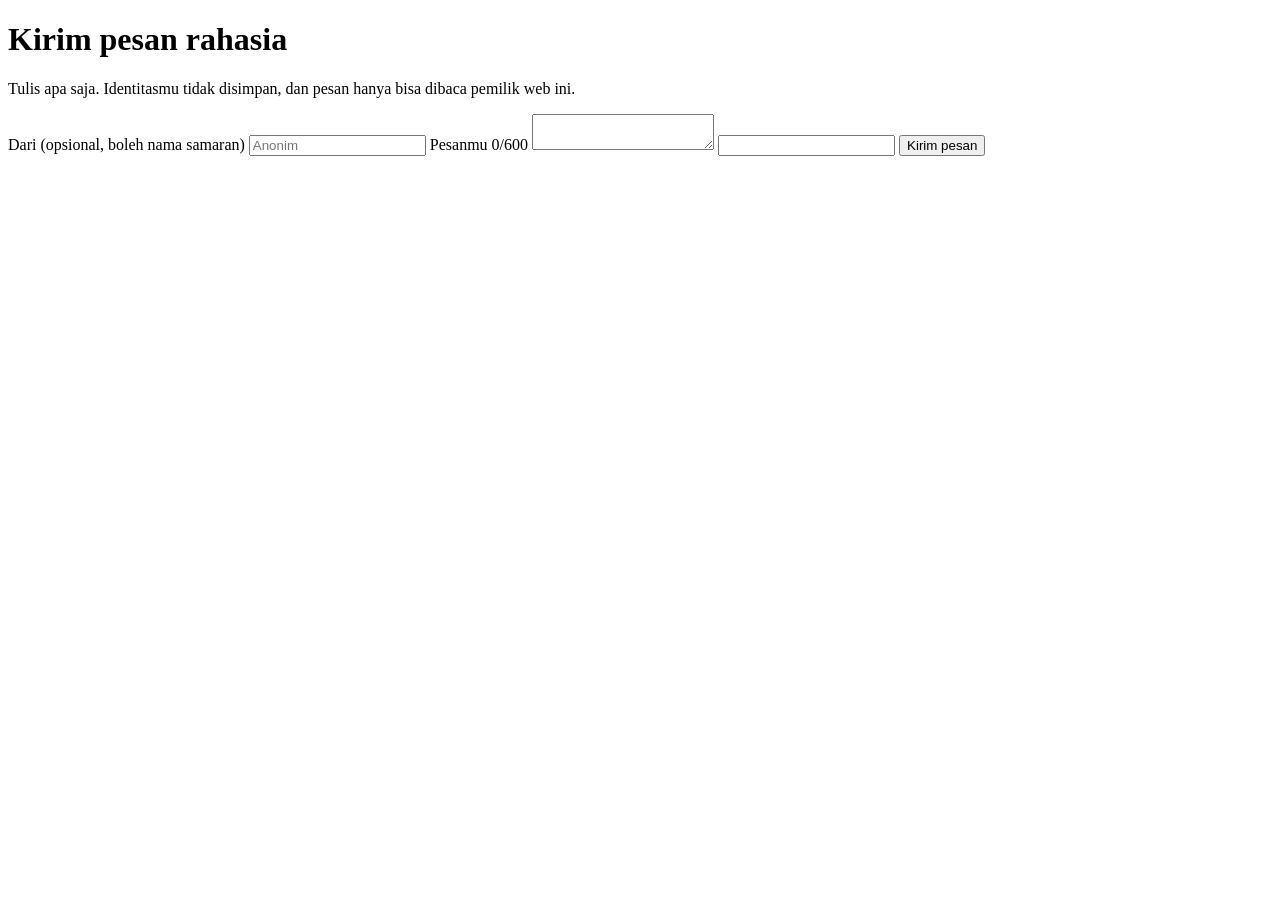
==== index.html @ 557f5975 "Create index.html" ====
<!DOCTYPE html>
<html lang="id"><head>
<meta charset="utf-8"><meta name="viewport" content="width=device-width,initial-scale=1">
<title>Kirim pesan rahasia</title>
<link rel="stylesheet" href="style.css">
</head><body><main>
<h1>Kirim pesan rahasia</h1>
<p class="sub">Tulis apa saja. Identitasmu tidak disimpan, dan pesan hanya bisa dibaca pemilik web ini.</p>
<div>
  <label for="dari">Dari (opsional, boleh nama samaran)</label>
  <input id="dari" maxlength="40" placeholder="Anonim">
  <label for="pesan">Pesanmu <span class="count" id="cnt">0/600</span></label>
  <textarea id="pesan" maxlength="600"></textarea>
  <input class="hp" id="website" tabindex="-1" autocomplete="off" aria-hidden="true">
  <button id="kirim">Kirim pesan</button>
  <div class="msg" id="msg" role="status"></div>
</div>
</main>
<script src="config.js"></script>
<script>
const $ = id => document.getElementById(id);
$("pesan").addEventListener("input", e => $("cnt").textContent = e.target.value.length + "/600");
$("kirim").onclick = async () => {
  const pesan = $("pesan").value.trim();
  if (pesan.length < 2) { $("msg").textContent = "Tulis pesanmu dulu."; return; }
  $("kirim").disabled = true; $("msg").textContent = "Mengirim…";
  try {
    const r = await api({ action: "send", dari: $("dari").value, pesan, website: $("website").value });
    if (r.ok) { $("msg").textContent = "Pesan terkirim. Terima kasih."; $("pesan").value = ""; $("cnt").textContent = "0/600"; }
    else $("msg").textContent = r.error || "Gagal mengirim. Coba lagi.";
  } catch { $("msg").textContent = "Gagal terhubung. Periksa koneksi lalu coba lagi."; }
  $("kirim").disabled = false;
};
</script></body></html>
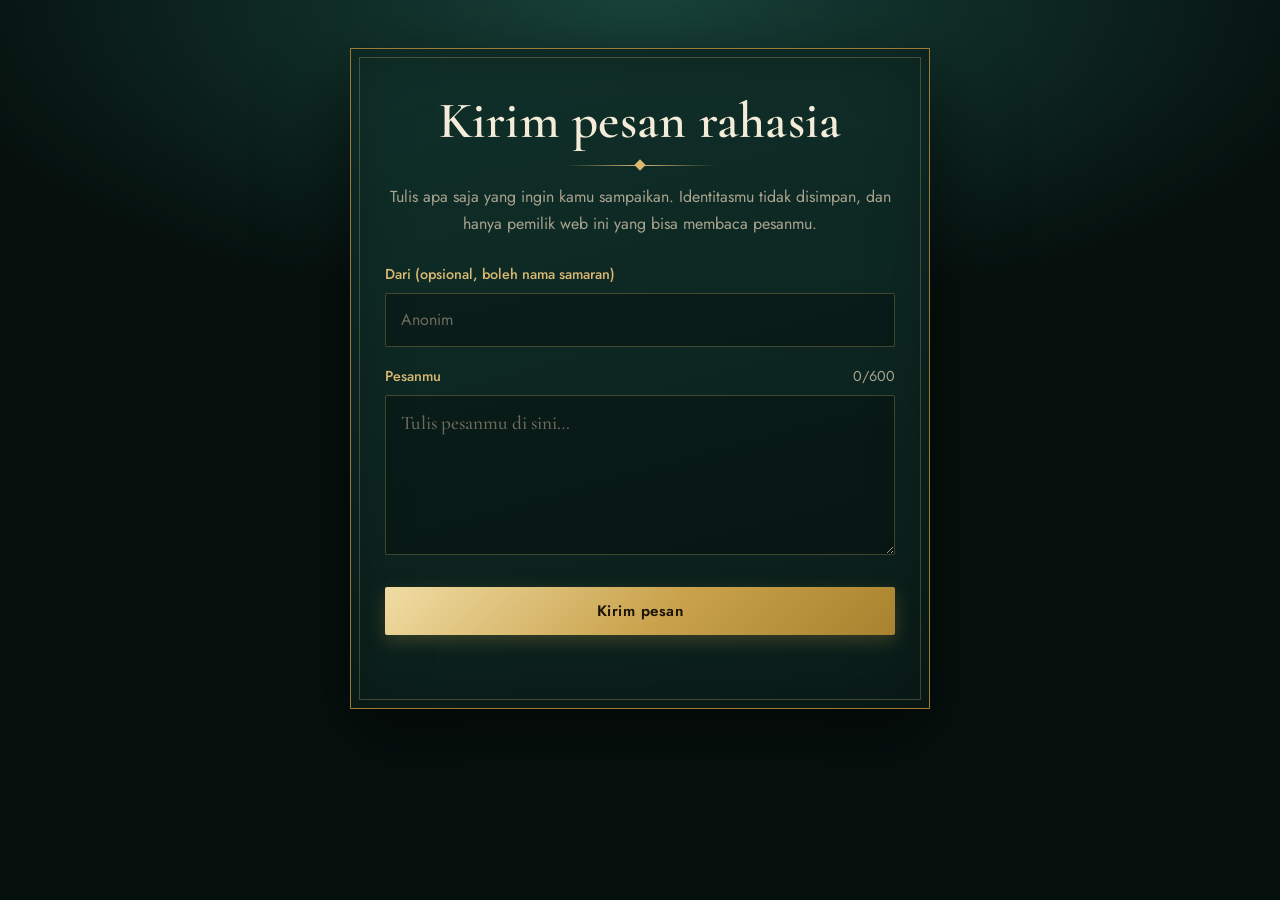
==== commit 8b6a23fc: "Update index.html" ====
--- a/index.html
+++ b/index.html
@@ -2,15 +2,17 @@
 <html lang="id"><head>
 <meta charset="utf-8"><meta name="viewport" content="width=device-width,initial-scale=1">
 <title>Kirim pesan rahasia</title>
+<link rel="stylesheet" href="https://fonts.googleapis.com/css2?family=Cinzel:wght@500&family=Cormorant+Garamond:ital,wght@0,500;0,600;1,500&family=Jost:wght@400;500;600&display=swap">
 <link rel="stylesheet" href="style.css">
 </head><body><main>
-<h1>Kirim pesan rahasia</h1>
-<p class="sub">Tulis apa saja. Identitasmu tidak disimpan, dan pesan hanya bisa dibaca pemilik web ini.</p>
-<div>
+<div class="frame">
+  <h1>Kirim pesan rahasia</h1>
+  <div class="orn" aria-hidden="true"></div>
+  <p class="sub">Tulis apa saja yang ingin kamu sampaikan. Identitasmu tidak disimpan, dan hanya pemilik web ini yang bisa membaca pesanmu.</p>
   <label for="dari">Dari (opsional, boleh nama samaran)</label>
   <input id="dari" maxlength="40" placeholder="Anonim">
   <label for="pesan">Pesanmu <span class="count" id="cnt">0/600</span></label>
-  <textarea id="pesan" maxlength="600"></textarea>
+  <textarea id="pesan" maxlength="600" placeholder="Tulis pesanmu di sini…"></textarea>
   <input class="hp" id="website" tabindex="-1" autocomplete="off" aria-hidden="true">
   <button id="kirim">Kirim pesan</button>
   <div class="msg" id="msg" role="status"></div>
--- a/style.css
+++ b/style.css
@@ -0,0 +1,50 @@
+:root{--ink:#06110e;--emerald:#0e2a23;--gold:#d9b872;--gold-d:#9c7a35;--ivory:#f4ebd9;--muted:#a9a38f;--line:rgba(217,184,114,.28)}
+*{box-sizing:border-box}
+html{color-scheme:dark}
+body{margin:0;min-height:100vh;display:flex;justify-content:center;align-items:flex-start;padding:48px 18px;color:var(--ivory);
+ font:400 16px/1.65 "Jost",system-ui,sans-serif;
+ background:radial-gradient(ellipse 80% 50% at 50% 0%,#17423a 0%,transparent 70%),var(--ink)}
+main{width:100%;max-width:580px}
+h1{font:600 clamp(2.3rem,7vw,3.2rem)/1.1 "Cormorant Garamond",Georgia,serif;margin:0 0 4px;letter-spacing:.005em}
+.sub{color:var(--muted);margin:0 0 26px}
+
+/* bingkai ganda emas, senada dengan gambar unduhan */
+.frame{position:relative;padding:44px 34px 36px;background:linear-gradient(165deg,#10302a,#0a1c18);
+ border:1px solid var(--gold-d);box-shadow:0 30px 70px rgba(0,0,0,.55),inset 0 0 60px rgba(0,0,0,.25);animation:rise .7s ease-out both}
+.frame::before{content:"";position:absolute;inset:8px;border:1px solid var(--line);pointer-events:none}
+.frame h1,.frame .sub{text-align:center}
+.orn{position:relative;height:1px;width:150px;margin:16px auto 18px;background:linear-gradient(90deg,transparent,var(--gold),transparent)}
+.orn::after{content:"";position:absolute;left:50%;top:-4px;width:8px;height:8px;background:var(--gold);transform:translateX(-50%) rotate(45deg)}
+@keyframes rise{from{opacity:0;transform:translateY(12px)}to{opacity:1;transform:none}}
+@media (prefers-reduced-motion:reduce){.frame{animation:none}}
+
+label{display:block;font-size:.9rem;font-weight:500;color:var(--gold);margin:18px 0 6px}
+input,textarea{width:100%;padding:13px 15px;font:inherit;color:var(--ivory);background:rgba(0,0,0,.28);border:1px solid var(--line);border-radius:2px;transition:border-color .2s,box-shadow .2s}
+input::placeholder,textarea::placeholder{color:#6f6c5e}
+textarea{min-height:160px;resize:vertical;font:500 1.2rem/1.55 "Cormorant Garamond",Georgia,serif}
+input:focus,textarea:focus{outline:none;border-color:var(--gold);box-shadow:0 0 0 3px rgba(217,184,114,.15)}
+button:focus-visible,a:focus-visible{outline:2px solid var(--gold);outline-offset:3px}
+.count{float:right;font-weight:400;color:var(--muted)}
+
+button,.btn{display:inline-block;padding:13px 26px;font:600 .95rem "Jost",sans-serif;letter-spacing:.03em;color:#1b1307;text-decoration:none;cursor:pointer;
+ background:linear-gradient(135deg,#f0dca4,#c9a24b 55%,#a9822f);border:0;border-radius:2px;box-shadow:0 6px 18px rgba(201,162,75,.25);transition:filter .2s,transform .2s}
+button:hover,.btn:hover{filter:brightness(1.08);transform:translateY(-1px)}
+button.ghost,.btn.ghost{color:var(--gold);background:none;border:1px solid var(--gold-d);box-shadow:none}
+.frame button{width:100%;margin-top:24px}
+button:disabled{opacity:.5;cursor:wait;transform:none}
+.msg{margin-top:14px;min-height:1.5em;text-align:center;color:var(--gold);font-size:.95rem}
+.hp{position:absolute;left:-9999px}
+
+/* dasbor */
+.bar{display:flex;justify-content:space-between;align-items:center;gap:10px;flex-wrap:wrap;margin-bottom:6px}
+.bar h1{font-size:2.2rem;margin:0}
+.bar button,.bar .btn{padding:9px 18px;margin:0}
+.item{display:block;position:relative;padding:18px 22px;margin-bottom:12px;color:inherit;text-decoration:none;background:linear-gradient(165deg,#10302a,#0a1c18);border:1px solid var(--line);transition:border-color .2s,transform .2s}
+.item::before{content:"";position:absolute;left:0;top:0;bottom:0;width:3px;background:linear-gradient(var(--gold),var(--gold-d))}
+.item:hover{border-color:var(--gold);transform:translateX(3px)}
+.item small{display:block;color:var(--gold);font-size:.82rem;font-weight:500}
+.item p{margin:6px 0 0;font:500 1.25rem/1.45 "Cormorant Garamond",Georgia,serif;overflow:hidden;display:-webkit-box;-webkit-line-clamp:2;-webkit-box-orient:vertical}
+
+/* halaman pesan */
+canvas{display:block;width:100%;height:auto;margin-top:18px;border:1px solid var(--gold-d);box-shadow:0 30px 70px rgba(0,0,0,.6)}
+.acts{display:flex;gap:10px}
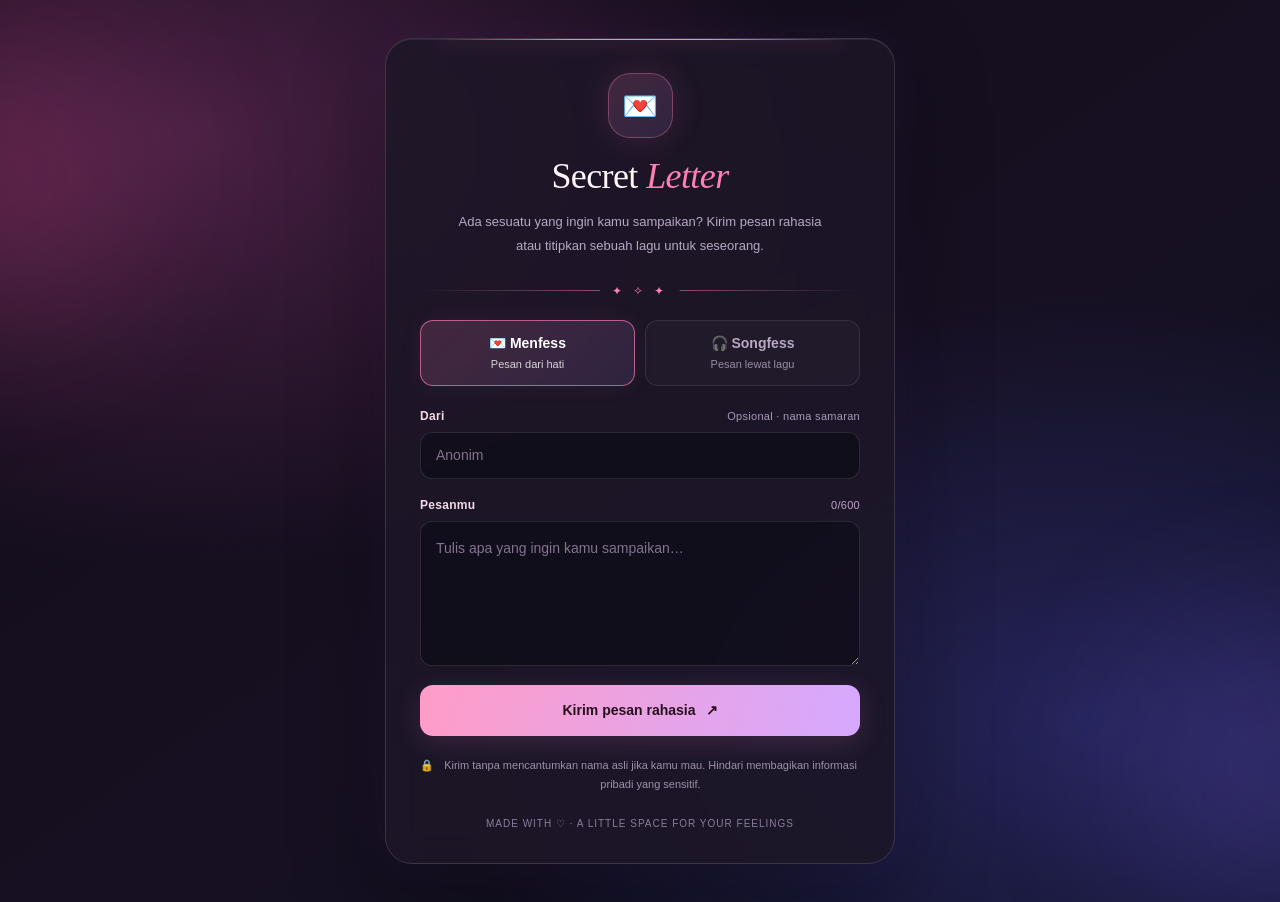
==== commit 6a1c02a3: "Update index.html" ====
--- a/index.html
+++ b/index.html
@@ -1,36 +1,708 @@
+
 <!DOCTYPE html>
-<html lang="id"><head>
-<meta charset="utf-8"><meta name="viewport" content="width=device-width,initial-scale=1">
-<title>Kirim pesan rahasia</title>
-<link rel="stylesheet" href="https://fonts.googleapis.com/css2?family=Cinzel:wght@500&family=Cormorant+Garamond:ital,wght@0,500;0,600;1,500&family=Jost:wght@400;500;600&display=swap">
-<link rel="stylesheet" href="style.css">
-</head><body><main>
-<div class="frame">
-  <h1>Kirim pesan rahasia</h1>
-  <div class="orn" aria-hidden="true"></div>
-  <p class="sub">Tulis apa saja yang ingin kamu sampaikan. Identitasmu tidak disimpan, dan hanya pemilik web ini yang bisa membaca pesanmu.</p>
-  <label for="dari">Dari (opsional, boleh nama samaran)</label>
-  <input id="dari" maxlength="40" placeholder="Anonim">
-  <label for="pesan">Pesanmu <span class="count" id="cnt">0/600</span></label>
-  <textarea id="pesan" maxlength="600" placeholder="Tulis pesanmu di sini…"></textarea>
-  <input class="hp" id="website" tabindex="-1" autocomplete="off" aria-hidden="true">
-  <button id="kirim">Kirim pesan</button>
-  <div class="msg" id="msg" role="status"></div>
-</div>
-</main>
-<script src="config.js"></script>
-<script>
-const $ = id => document.getElementById(id);
-$("pesan").addEventListener("input", e => $("cnt").textContent = e.target.value.length + "/600");
-$("kirim").onclick = async () => {
-  const pesan = $("pesan").value.trim();
-  if (pesan.length < 2) { $("msg").textContent = "Tulis pesanmu dulu."; return; }
-  $("kirim").disabled = true; $("msg").textContent = "Mengirim…";
-  try {
-    const r = await api({ action: "send", dari: $("dari").value, pesan, website: $("website").value });
-    if (r.ok) { $("msg").textContent = "Pesan terkirim. Terima kasih."; $("pesan").value = ""; $("cnt").textContent = "0/600"; }
-    else $("msg").textContent = r.error || "Gagal mengirim. Coba lagi.";
-  } catch { $("msg").textContent = "Gagal terhubung. Periksa koneksi lalu coba lagi."; }
-  $("kirim").disabled = false;
-};
-</script></body></html>
+<html lang="id">
+<head>
+  <meta charset="UTF-8">
+  <meta name="viewport" content="width=device-width, initial-scale=1">
+  <meta name="theme-color" content="#100c18">
+  <meta name="description" content="Kirim Menfess dan Songfess secara anonim. Sampaikan isi hati lewat pesan dan lagu.">
+  <title>Secret Letter — Menfess & Songfess</title>
+
+  <!-- Tidak memerlukan framework atau font eksternal -->
+  <style>
+    :root {
+      color-scheme: dark;
+      --bg: #100c18;
+      --panel: rgba(29, 22, 39, .88);
+      --pink: #ff80b5;
+      --purple: #bd9aff;
+      --text: #fff4fa;
+      --muted: #b8a9c4;
+      --border: rgba(255, 255, 255, .10);
+    }
+
+    * {
+      box-sizing: border-box;
+    }
+
+    html {
+      min-height: 100%;
+      background: var(--bg);
+    }
+
+    body {
+      margin: 0;
+      min-height: 100vh;
+      font-family: "Segoe UI", Arial, sans-serif;
+      color: var(--text);
+      background:
+        radial-gradient(ellipse at 15% 15%, #482043 0, transparent 40%),
+        radial-gradient(ellipse at 85% 80%, #25245a 0, transparent 42%),
+        linear-gradient(145deg, #100c18, #171022 55%, #0c1020);
+      overflow-x: hidden;
+    }
+
+    /* Cahaya dekoratif di latar */
+    .ambient {
+      position: fixed;
+      width: 260px;
+      height: 260px;
+      border-radius: 50%;
+      filter: blur(90px);
+      opacity: .25;
+      pointer-events: none;
+      z-index: 0;
+      animation: floatLight 12s ease-in-out infinite alternate;
+    }
+
+    .ambient.one {
+      background: #ff4f9a;
+      top: 5%;
+      left: -130px;
+    }
+
+    .ambient.two {
+      background: #8067ff;
+      bottom: 0;
+      right: -130px;
+      animation-delay: -5s;
+    }
+
+    main {
+      min-height: 100vh;
+      padding: 38px 16px;
+      display: grid;
+      place-items: center;
+      position: relative;
+      z-index: 1;
+    }
+
+    .frame {
+      width: min(100%, 510px);
+      position: relative;
+      padding: 34px;
+      overflow: hidden;
+      border: 1px solid rgba(255, 255, 255, .13);
+      border-radius: 27px;
+      background: var(--panel);
+      box-shadow:
+        0 30px 90px rgba(0, 0, 0, .38),
+        0 0 55px rgba(191, 115, 255, .08),
+        inset 0 1px rgba(255, 255, 255, .07);
+      backdrop-filter: blur(16px);
+      animation: enter .8s cubic-bezier(.2,.8,.2,1) both;
+    }
+
+    .frame::before {
+      content: "";
+      position: absolute;
+      top: 0;
+      left: 10%;
+      width: 80%;
+      height: 1px;
+      background: linear-gradient(90deg, transparent, var(--pink), var(--purple), transparent);
+      box-shadow: 0 0 20px var(--pink);
+    }
+
+    .brand {
+      text-align: center;
+      margin-bottom: 27px;
+    }
+
+    .icon {
+      width: 65px;
+      height: 65px;
+      margin: 0 auto 17px;
+      display: grid;
+      place-items: center;
+      font-size: 29px;
+      border: 1px solid rgba(255, 128, 181, .35);
+      border-radius: 22px;
+      background: linear-gradient(145deg, rgba(255,128,181,.17), rgba(189,154,255,.12));
+      box-shadow: 0 0 35px rgba(255, 128, 181, .12);
+      animation: iconPulse 3s ease-in-out infinite;
+    }
+
+    h1 {
+      font-family: Georgia, "Times New Roman", serif;
+      font-weight: 500;
+      font-size: clamp(27px, 6vw, 36px);
+      line-height: 1.2;
+      margin: 0;
+      letter-spacing: -.6px;
+    }
+
+    h1 span {
+      color: var(--pink);
+      font-style: italic;
+    }
+
+    .sub {
+      margin: 12px auto 0;
+      max-width: 370px;
+      color: var(--muted);
+      font-size: 13px;
+      line-height: 1.8;
+    }
+
+    .orn {
+      display: flex;
+      align-items: center;
+      gap: 12px;
+      margin: 22px 0;
+      color: var(--pink);
+      font-size: 12px;
+      letter-spacing: 4px;
+    }
+
+    .orn::before, .orn::after {
+      content: "";
+      height: 1px;
+      flex: 1;
+      background: linear-gradient(90deg, transparent, rgba(255,128,181,.5));
+    }
+
+    .orn::after {
+      transform: rotate(180deg);
+    }
+
+    .modes {
+      display: grid;
+      grid-template-columns: 1fr 1fr;
+      gap: 10px;
+      margin-bottom: 23px;
+    }
+
+    .mode {
+      appearance: none;
+      color: var(--muted);
+      background: rgba(255,255,255,.025);
+      border: 1px solid var(--border);
+      border-radius: 13px;
+      padding: 14px 10px;
+      cursor: pointer;
+      font: inherit;
+      font-size: 13px;
+      transition: background .2s, border-color .2s, transform .2s;
+    }
+
+    .mode:hover {
+      transform: translateY(-2px);
+      border-color: rgba(255,128,181,.5);
+    }
+
+    .mode.active {
+      color: white;
+      border-color: rgba(255,128,181,.65);
+      background: linear-gradient(135deg, rgba(255,128,181,.17), rgba(189,154,255,.12));
+      box-shadow: 0 0 22px rgba(255,128,181,.07);
+    }
+
+    .mode strong {
+      display: block;
+      margin-bottom: 5px;
+      font-size: 14px;
+    }
+
+    .mode small {
+      font-size: 11px;
+      opacity: .8;
+    }
+
+    .field {
+      margin-bottom: 19px;
+    }
+
+    label {
+      display: flex;
+      justify-content: space-between;
+      gap: 10px;
+      align-items: center;
+      margin-bottom: 9px;
+      font-size: 12px;
+      font-weight: 600;
+      letter-spacing: .3px;
+      color: #f4dbea;
+    }
+
+    .optional {
+      color: #a99ab6;
+      font-size: 11px;
+      font-weight: 400;
+    }
+
+    input, textarea {
+      display: block;
+      width: 100%;
+      border: 1px solid rgba(255,255,255,.105);
+      border-radius: 12px;
+      background: rgba(8, 7, 16, .45);
+      padding: 14px 15px;
+      color: white;
+      font: inherit;
+      font-size: 14px;
+      outline: none;
+      transition: border-color .2s, box-shadow .2s, background .2s;
+    }
+
+    input {
+      min-height: 47px;
+    }
+
+    textarea {
+      min-height: 145px;
+      resize: vertical;
+      line-height: 1.75;
+    }
+
+    input::placeholder, textarea::placeholder {
+      color: #82738f;
+    }
+
+    input:focus, textarea:focus {
+      border-color: rgba(255,128,181,.75);
+      background: rgba(8,7,16,.7);
+      box-shadow: 0 0 0 3px rgba(255,128,181,.08);
+    }
+
+    .count {
+      color: #bda5c6;
+      font-size: 11px;
+      font-weight: 400;
+    }
+
+    .song-fields {
+      display: none;
+      animation: fadeIn .25s ease both;
+    }
+
+    .song-fields.visible {
+      display: block;
+    }
+
+    .song-note {
+      color: var(--muted);
+      font-size: 11px;
+      line-height: 1.6;
+      margin-top: 8px;
+    }
+
+    .hp {
+      position: absolute !important;
+      left: -10000px !important;
+      width: 1px !important;
+      height: 1px !important;
+      opacity: 0 !important;
+    }
+
+    .submit {
+      width: 100%;
+      min-height: 51px;
+      display: flex;
+      justify-content: center;
+      align-items: center;
+      gap: 10px;
+      margin-top: 6px;
+      border: 0;
+      border-radius: 13px;
+      color: #27101e;
+      background: linear-gradient(110deg, #ff9cc7, #d5a9ff);
+      font: inherit;
+      font-size: 14px;
+      font-weight: 700;
+      cursor: pointer;
+      box-shadow: 0 7px 28px rgba(226,128,193,.17);
+      transition: transform .2s, box-shadow .2s, opacity .2s;
+    }
+
+    .submit:hover:not(:disabled) {
+      transform: translateY(-2px);
+      box-shadow: 0 10px 32px rgba(226,128,193,.28);
+    }
+
+    .submit:active:not(:disabled) {
+      transform: scale(.985);
+    }
+
+    .submit:disabled {
+      cursor: wait;
+      opacity: .75;
+    }
+
+    .spinner {
+      display: none;
+      width: 16px;
+      height: 16px;
+      border: 2px solid rgba(39,16,30,.25);
+      border-top-color: #27101e;
+      border-radius: 50%;
+      animation: spin .65s linear infinite;
+    }
+
+    .submit.loading .spinner {
+      display: inline-block;
+    }
+
+    .msg {
+      display: none;
+      margin-top: 17px;
+      padding: 13px 14px;
+      border-radius: 11px;
+      font-size: 12px;
+      line-height: 1.7;
+      overflow-wrap: anywhere;
+    }
+
+    .msg.show {
+      display: block;
+      animation: fadeIn .25s ease both;
+    }
+
+    .msg.success {
+      color: #b7f6d1;
+      background: rgba(50,190,120,.09);
+      border: 1px solid rgba(90,220,155,.2);
+    }
+
+    .msg.error {
+      color: #ffb4c5;
+      background: rgba(255,70,110,.08);
+      border: 1px solid rgba(255,100,140,.2);
+    }
+
+    .privacy {
+      display: flex;
+      align-items: flex-start;
+      justify-content: center;
+      gap: 7px;
+      margin-top: 20px;
+      color: #9e91aa;
+      font-size: 11px;
+      line-height: 1.7;
+      text-align: center;
+    }
+
+    footer {
+      text-align: center;
+      color: #8c7e9b;
+      font-size: 10px;
+      margin-top: 25px;
+      letter-spacing: 1px;
+    }
+
+    .hidden {
+      display: none !important;
+    }
+
+    @keyframes enter {
+      from { opacity: 0; transform: translateY(25px) scale(.98); }
+      to { opacity: 1; transform: translateY(0) scale(1); }
+    }
+
+    @keyframes fadeIn {
+      from { opacity: 0; transform: translateY(7px); }
+      to { opacity: 1; transform: translateY(0); }
+    }
+
+    @keyframes floatLight {
+      from { transform: translate(0, 0) scale(1); }
+      to { transform: translate(45px, -35px) scale(1.2); }
+    }
+
+    @keyframes iconPulse {
+      0%, 100% { box-shadow: 0 0 20px rgba(255,128,181,.08); }
+      50% { box-shadow: 0 0 32px rgba(255,128,181,.2); }
+    }
+
+    @keyframes spin {
+      to { transform: rotate(360deg); }
+    }
+
+    @media (max-width: 520px) {
+      main {
+        padding: 20px 12px;
+      }
+
+      .frame {
+        padding: 25px 20px;
+        border-radius: 22px;
+      }
+
+      .brand {
+        margin-bottom: 23px;
+      }
+
+      textarea {
+        min-height: 130px;
+      }
+    }
+
+    @media (prefers-reduced-motion: reduce) {
+      *, *::before, *::after {
+        animation-duration: .01ms !important;
+        animation-iteration-count: 1 !important;
+        scroll-behavior: auto !important;
+        transition-duration: .01ms !important;
+      }
+    }
+  </style>
+</head>
+
+<body>
+  <div class="ambient one" aria-hidden="true"></div>
+  <div class="ambient two" aria-hidden="true"></div>
+
+  <main>
+    <section class="frame">
+      <header class="brand">
+        <div class="icon" aria-hidden="true">💌</div>
+        <h1>Secret <span>Letter</span></h1>
+        <p class="sub">
+          Ada sesuatu yang ingin kamu sampaikan?
+          Kirim pesan rahasia atau titipkan sebuah lagu untuk seseorang.
+        </p>
+      </header>
+
+      <div class="orn" aria-hidden="true">✦ ✧ ✦</div>
+
+      <div class="modes" role="group" aria-label="Pilih jenis pesan">
+        <button type="button" class="mode active" data-mode="menfess"
+                aria-pressed="true">
+          <strong>💌 Menfess</strong>
+          <small>Pesan dari hati</small>
+        </button>
+
+        <button type="button" class="mode" data-mode="songfess"
+                aria-pressed="false">
+          <strong>🎧 Songfess</strong>
+          <small>Pesan lewat lagu</small>
+        </button>
+      </div>
+
+      <form id="form" novalidate>
+        <div class="field">
+          <label for="dari">
+            Dari
+            <span class="optional">Opsional · nama samaran</span>
+          </label>
+          <input id="dari" name="dari" maxlength="40"
+                 placeholder="Anonim" autocomplete="nickname">
+        </div>
+
+        <div id="songFields" class="song-fields">
+          <div class="field">
+            <label for="lagu">Judul lagu</label>
+            <input id="lagu" name="lagu" maxlength="120"
+                   placeholder="Contoh: Sempurna">
+          </div>
+
+          <div class="field">
+            <label for="penyanyi">
+              Penyanyi
+              <span class="optional">Opsional</span>
+            </label>
+            <input id="penyanyi" name="penyanyi" maxlength="100"
+                   placeholder="Nama penyanyi atau band">
+          </div>
+
+          <p class="song-note">
+            🎶 Tambahkan lagu yang mewakili perasaan atau pesanmu.
+            Pastikan judul lagu diisi untuk Songfess.
+          </p>
+        </div>
+
+        <div class="field">
+          <label for="pesan">
+            <span id="messageLabel">Pesanmu</span>
+            <span class="count" id="cnt">0/600</span>
+          </label>
+          <textarea id="pesan" name="pesan" maxlength="600"
+                    placeholder="Tulis apa yang ingin kamu sampaikan…"
+                    required></textarea>
+        </div>
+
+        <!-- Honeypot anti-bot sederhana -->
+        <input class="hp" id="website" name="website"
+               tabindex="-1" autocomplete="off" aria-hidden="true">
+
+        <button class="submit" id="kirim" type="submit">
+          <span class="spinner" aria-hidden="true"></span>
+          <span id="buttonText">Kirim pesan rahasia</span>
+          <span id="buttonIcon" aria-hidden="true">↗</span>
+        </button>
+
+        <div class="msg" id="msg" role="status"
+             aria-live="polite"></div>
+      </form>
+
+      <div class="privacy">
+        <span aria-hidden="true">🔒</span>
+        <span>
+          Kirim tanpa mencantumkan nama asli jika kamu mau.
+          Hindari membagikan informasi pribadi yang sensitif.
+        </span>
+      </div>
+
+      <footer>MADE WITH ♡ · A LITTLE SPACE FOR YOUR FEELINGS</footer>
+    </section>
+  </main>
+
+  <!-- File API milikmu tetap digunakan -->
+  <script src="config.js"></script>
+
+  <script>
+    (() => {
+      "use strict";
+
+      const $ = id => document.getElementById(id);
+
+      const form = $("form");
+      const message = $("pesan");
+      const sender = $("dari");
+      const song = $("lagu");
+      const artist = $("penyanyi");
+      const button = $("kirim");
+      const buttonText = $("buttonText");
+      const buttonIcon = $("buttonIcon");
+      const songFields = $("songFields");
+      const msg = $("msg");
+      const count = $("cnt");
+
+      let mode = "menfess";
+      let sending = false;
+
+      function showMessage(text, type) {
+        msg.textContent = text;
+        msg.className = "msg show " + type;
+      }
+
+      function clearMessage() {
+        msg.textContent = "";
+        msg.className = "msg";
+      }
+
+      function setMode(nextMode) {
+        mode = nextMode;
+        clearMessage();
+
+        document.querySelectorAll(".mode").forEach(btn => {
+          const active = btn.dataset.mode === mode;
+          btn.classList.toggle("active", active);
+          btn.setAttribute("aria-pressed", String(active));
+        });
+
+        const isSong = mode === "songfess";
+        songFields.classList.toggle("visible", isSong);
+        $("messageLabel").textContent =
+          isSong ? "Pesan untuk penerima" : "Pesanmu";
+
+        message.placeholder = isSong
+          ? "Ceritakan kenapa lagu ini ingin kamu kirim…"
+          : "Tulis apa yang ingin kamu sampaikan…";
+
+        buttonText.textContent = isSong
+          ? "Kirim Songfess"
+          : "Kirim pesan rahasia";
+
+        buttonIcon.textContent = isSong ? "♫" : "↗";
+      }
+
+      document.querySelectorAll(".mode").forEach(btn => {
+        btn.addEventListener("click", () => setMode(btn.dataset.mode));
+      });
+
+      message.addEventListener("input", () => {
+        count.textContent = message.value.length + "/600";
+      });
+
+      form.addEventListener("submit", async event => {
+        event.preventDefault();
+
+        // Mencegah pengiriman ganda
+        if (sending) return;
+
+        const pesan = message.value.trim();
+        const dari = sender.value.trim();
+        const website = $("website").value;
+
+        if (pesan.length < 2) {
+          showMessage("Tulis pesanmu minimal 2 karakter dulu.", "error");
+          message.focus();
+          return;
+        }
+
+        if (mode === "songfess" && !song.value.trim()) {
+          showMessage("Isi judul lagu untuk mengirim Songfess.", "error");
+          song.focus();
+          return;
+        }
+
+        if (website) {
+          showMessage("Pesan tidak dapat diproses.", "error");
+          return;
+        }
+
+        // Respons UI langsung, tanpa menunggu server
+        sending = true;
+        button.disabled = true;
+        button.classList.add("loading");
+        buttonText.textContent = "Mengirim pesan…";
+        buttonIcon.classList.add("hidden");
+        clearMessage();
+
+        try {
+          if (typeof api !== "function") {
+            throw new Error("API belum tersedia. Periksa file config.js.");
+          }
+
+          const payload = {
+            action: "send",
+            jenis: mode,
+            dari: dari || "Anonim",
+            pesan: pesan,
+            lagu: mode === "songfess" ? song.value.trim() : "",
+            penyanyi: mode === "songfess" ? artist.value.trim() : "",
+            website: website
+          };
+
+          const result = await api(payload);
+
+          if (result && result.ok) {
+            showMessage(
+              mode === "songfess"
+                ? "Songfess berhasil dikirim. Semoga lagu ini menyampaikan perasaanmu ♡"
+                : "Pesan berhasil dikirim. Terima kasih sudah berbagi ♡",
+              "success"
+            );
+
+            form.reset();
+            count.textContent = "0/600";
+            setMode(mode);
+          } else {
+            showMessage(
+              result && result.error
+                ? result.error
+                : "Pesan belum berhasil dikirim. Silakan coba lagi.",
+              "error"
+            );
+          }
+        } catch (error) {
+          console.error("Pengiriman pesan gagal:", error);
+          showMessage(
+            "Tidak dapat menghubungi server. Periksa koneksi dan konfigurasi API, lalu coba lagi.",
+            "error"
+          );
+        } finally {
+          sending = false;
+          button.disabled = false;
+          button.classList.remove("loading");
+          buttonIcon.classList.remove("hidden");
+          buttonText.textContent = mode === "songfess"
+            ? "Kirim Songfess"
+            : "Kirim pesan rahasia";
+        }
+      });
+    })();
+  </script>
+</body>
+</html>
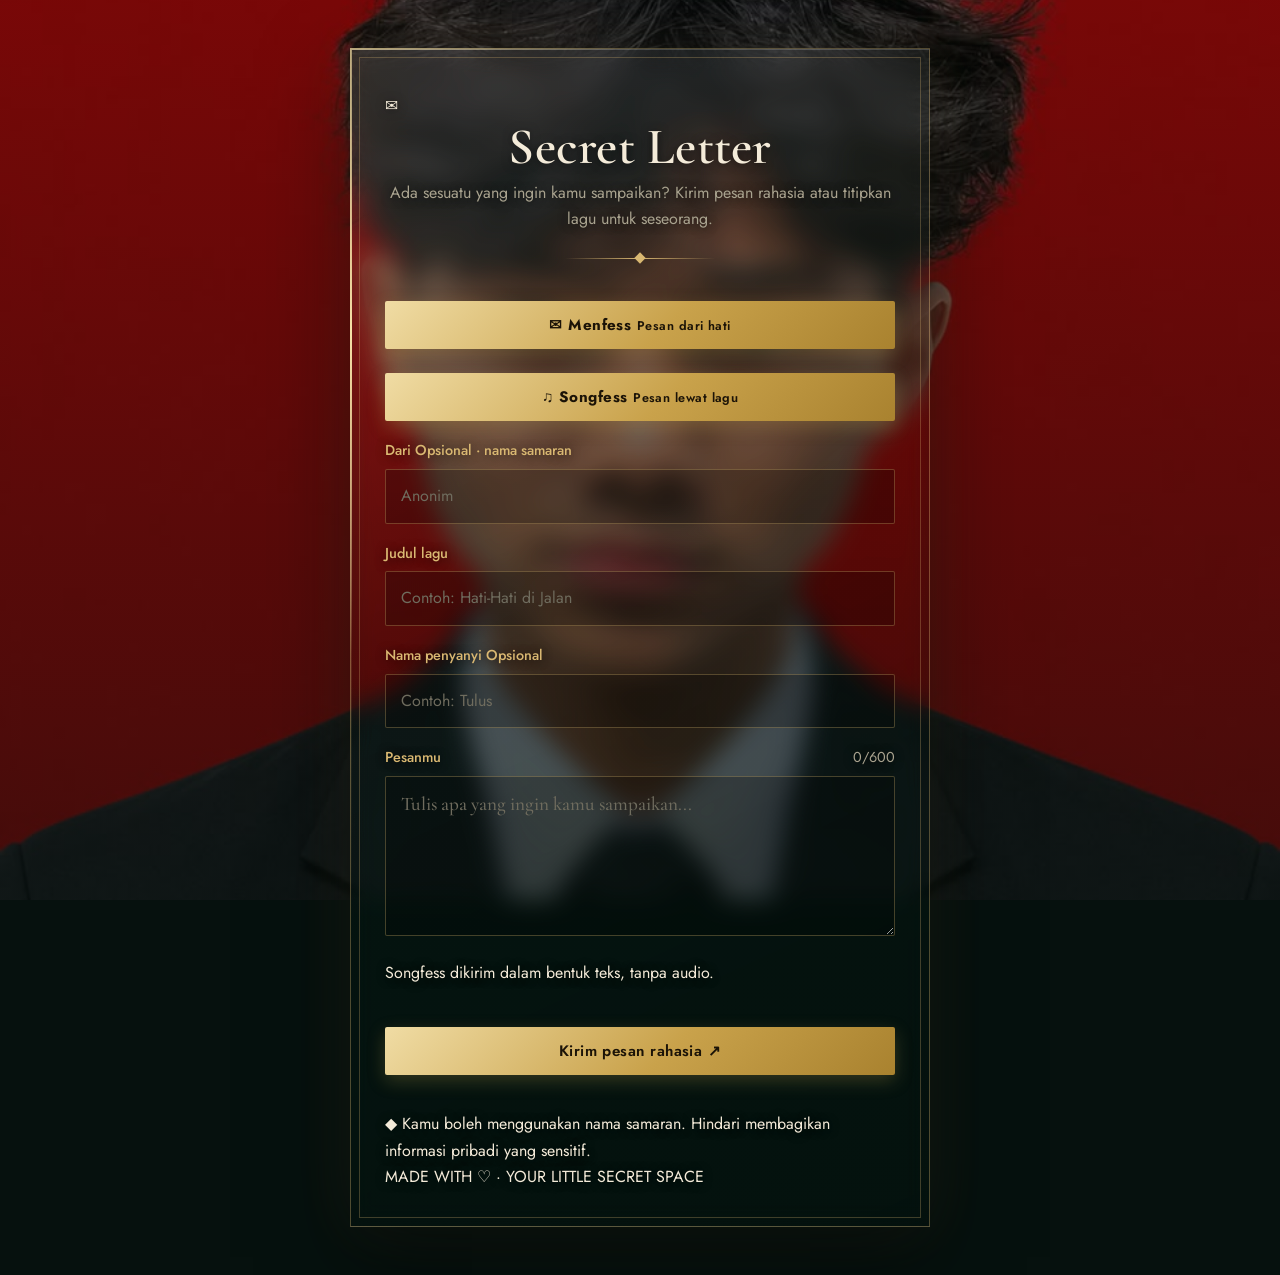
==== commit 4ab800a5: "Update index.html" ====
--- a/index.html
+++ b/index.html
@@ -4,482 +4,45 @@
 <head>
   <meta charset="UTF-8">
   <meta name="viewport" content="width=device-width, initial-scale=1">
-  <meta name="theme-color" content="#100c18">
-  <meta name="description" content="Kirim Menfess dan Songfess secara anonim. Sampaikan isi hati lewat pesan dan lagu.">
-  <title>Secret Letter — Menfess & Songfess</title>
-
-  <!-- Tidak memerlukan framework atau font eksternal -->
-  <style>
-    :root {
-      color-scheme: dark;
-      --bg: #100c18;
-      --panel: rgba(29, 22, 39, .88);
-      --pink: #ff80b5;
-      --purple: #bd9aff;
-      --text: #fff4fa;
-      --muted: #b8a9c4;
-      --border: rgba(255, 255, 255, .10);
-    }
-
-    * {
-      box-sizing: border-box;
-    }
-
-    html {
-      min-height: 100%;
-      background: var(--bg);
-    }
-
-    body {
-      margin: 0;
-      min-height: 100vh;
-      font-family: "Segoe UI", Arial, sans-serif;
-      color: var(--text);
-      background:
-        radial-gradient(ellipse at 15% 15%, #482043 0, transparent 40%),
-        radial-gradient(ellipse at 85% 80%, #25245a 0, transparent 42%),
-        linear-gradient(145deg, #100c18, #171022 55%, #0c1020);
-      overflow-x: hidden;
-    }
-
-    /* Cahaya dekoratif di latar */
-    .ambient {
-      position: fixed;
-      width: 260px;
-      height: 260px;
-      border-radius: 50%;
-      filter: blur(90px);
-      opacity: .25;
-      pointer-events: none;
-      z-index: 0;
-      animation: floatLight 12s ease-in-out infinite alternate;
-    }
-
-    .ambient.one {
-      background: #ff4f9a;
-      top: 5%;
-      left: -130px;
-    }
-
-    .ambient.two {
-      background: #8067ff;
-      bottom: 0;
-      right: -130px;
-      animation-delay: -5s;
-    }
-
-    main {
-      min-height: 100vh;
-      padding: 38px 16px;
-      display: grid;
-      place-items: center;
-      position: relative;
-      z-index: 1;
-    }
-
-    .frame {
-      width: min(100%, 510px);
-      position: relative;
-      padding: 34px;
-      overflow: hidden;
-      border: 1px solid rgba(255, 255, 255, .13);
-      border-radius: 27px;
-      background: var(--panel);
-      box-shadow:
-        0 30px 90px rgba(0, 0, 0, .38),
-        0 0 55px rgba(191, 115, 255, .08),
-        inset 0 1px rgba(255, 255, 255, .07);
-      backdrop-filter: blur(16px);
-      animation: enter .8s cubic-bezier(.2,.8,.2,1) both;
-    }
-
-    .frame::before {
-      content: "";
-      position: absolute;
-      top: 0;
-      left: 10%;
-      width: 80%;
-      height: 1px;
-      background: linear-gradient(90deg, transparent, var(--pink), var(--purple), transparent);
-      box-shadow: 0 0 20px var(--pink);
-    }
-
-    .brand {
-      text-align: center;
-      margin-bottom: 27px;
-    }
-
-    .icon {
-      width: 65px;
-      height: 65px;
-      margin: 0 auto 17px;
-      display: grid;
-      place-items: center;
-      font-size: 29px;
-      border: 1px solid rgba(255, 128, 181, .35);
-      border-radius: 22px;
-      background: linear-gradient(145deg, rgba(255,128,181,.17), rgba(189,154,255,.12));
-      box-shadow: 0 0 35px rgba(255, 128, 181, .12);
-      animation: iconPulse 3s ease-in-out infinite;
-    }
-
-    h1 {
-      font-family: Georgia, "Times New Roman", serif;
-      font-weight: 500;
-      font-size: clamp(27px, 6vw, 36px);
-      line-height: 1.2;
-      margin: 0;
-      letter-spacing: -.6px;
-    }
-
-    h1 span {
-      color: var(--pink);
-      font-style: italic;
-    }
-
-    .sub {
-      margin: 12px auto 0;
-      max-width: 370px;
-      color: var(--muted);
-      font-size: 13px;
-      line-height: 1.8;
-    }
-
-    .orn {
-      display: flex;
-      align-items: center;
-      gap: 12px;
-      margin: 22px 0;
-      color: var(--pink);
-      font-size: 12px;
-      letter-spacing: 4px;
-    }
-
-    .orn::before, .orn::after {
-      content: "";
-      height: 1px;
-      flex: 1;
-      background: linear-gradient(90deg, transparent, rgba(255,128,181,.5));
-    }
-
-    .orn::after {
-      transform: rotate(180deg);
-    }
-
-    .modes {
-      display: grid;
-      grid-template-columns: 1fr 1fr;
-      gap: 10px;
-      margin-bottom: 23px;
-    }
-
-    .mode {
-      appearance: none;
-      color: var(--muted);
-      background: rgba(255,255,255,.025);
-      border: 1px solid var(--border);
-      border-radius: 13px;
-      padding: 14px 10px;
-      cursor: pointer;
-      font: inherit;
-      font-size: 13px;
-      transition: background .2s, border-color .2s, transform .2s;
-    }
-
-    .mode:hover {
-      transform: translateY(-2px);
-      border-color: rgba(255,128,181,.5);
-    }
-
-    .mode.active {
-      color: white;
-      border-color: rgba(255,128,181,.65);
-      background: linear-gradient(135deg, rgba(255,128,181,.17), rgba(189,154,255,.12));
-      box-shadow: 0 0 22px rgba(255,128,181,.07);
-    }
-
-    .mode strong {
-      display: block;
-      margin-bottom: 5px;
-      font-size: 14px;
-    }
-
-    .mode small {
-      font-size: 11px;
-      opacity: .8;
-    }
-
-    .field {
-      margin-bottom: 19px;
-    }
-
-    label {
-      display: flex;
-      justify-content: space-between;
-      gap: 10px;
-      align-items: center;
-      margin-bottom: 9px;
-      font-size: 12px;
-      font-weight: 600;
-      letter-spacing: .3px;
-      color: #f4dbea;
-    }
-
-    .optional {
-      color: #a99ab6;
-      font-size: 11px;
-      font-weight: 400;
-    }
-
-    input, textarea {
-      display: block;
-      width: 100%;
-      border: 1px solid rgba(255,255,255,.105);
-      border-radius: 12px;
-      background: rgba(8, 7, 16, .45);
-      padding: 14px 15px;
-      color: white;
-      font: inherit;
-      font-size: 14px;
-      outline: none;
-      transition: border-color .2s, box-shadow .2s, background .2s;
-    }
-
-    input {
-      min-height: 47px;
-    }
-
-    textarea {
-      min-height: 145px;
-      resize: vertical;
-      line-height: 1.75;
-    }
-
-    input::placeholder, textarea::placeholder {
-      color: #82738f;
-    }
-
-    input:focus, textarea:focus {
-      border-color: rgba(255,128,181,.75);
-      background: rgba(8,7,16,.7);
-      box-shadow: 0 0 0 3px rgba(255,128,181,.08);
-    }
-
-    .count {
-      color: #bda5c6;
-      font-size: 11px;
-      font-weight: 400;
-    }
-
-    .song-fields {
-      display: none;
-      animation: fadeIn .25s ease both;
-    }
-
-    .song-fields.visible {
-      display: block;
-    }
-
-    .song-note {
-      color: var(--muted);
-      font-size: 11px;
-      line-height: 1.6;
-      margin-top: 8px;
-    }
-
-    .hp {
-      position: absolute !important;
-      left: -10000px !important;
-      width: 1px !important;
-      height: 1px !important;
-      opacity: 0 !important;
-    }
-
-    .submit {
-      width: 100%;
-      min-height: 51px;
-      display: flex;
-      justify-content: center;
-      align-items: center;
-      gap: 10px;
-      margin-top: 6px;
-      border: 0;
-      border-radius: 13px;
-      color: #27101e;
-      background: linear-gradient(110deg, #ff9cc7, #d5a9ff);
-      font: inherit;
-      font-size: 14px;
-      font-weight: 700;
-      cursor: pointer;
-      box-shadow: 0 7px 28px rgba(226,128,193,.17);
-      transition: transform .2s, box-shadow .2s, opacity .2s;
-    }
-
-    .submit:hover:not(:disabled) {
-      transform: translateY(-2px);
-      box-shadow: 0 10px 32px rgba(226,128,193,.28);
-    }
-
-    .submit:active:not(:disabled) {
-      transform: scale(.985);
-    }
-
-    .submit:disabled {
-      cursor: wait;
-      opacity: .75;
-    }
-
-    .spinner {
-      display: none;
-      width: 16px;
-      height: 16px;
-      border: 2px solid rgba(39,16,30,.25);
-      border-top-color: #27101e;
-      border-radius: 50%;
-      animation: spin .65s linear infinite;
-    }
-
-    .submit.loading .spinner {
-      display: inline-block;
-    }
-
-    .msg {
-      display: none;
-      margin-top: 17px;
-      padding: 13px 14px;
-      border-radius: 11px;
-      font-size: 12px;
-      line-height: 1.7;
-      overflow-wrap: anywhere;
-    }
-
-    .msg.show {
-      display: block;
-      animation: fadeIn .25s ease both;
-    }
-
-    .msg.success {
-      color: #b7f6d1;
-      background: rgba(50,190,120,.09);
-      border: 1px solid rgba(90,220,155,.2);
-    }
-
-    .msg.error {
-      color: #ffb4c5;
-      background: rgba(255,70,110,.08);
-      border: 1px solid rgba(255,100,140,.2);
-    }
-
-    .privacy {
-      display: flex;
-      align-items: flex-start;
-      justify-content: center;
-      gap: 7px;
-      margin-top: 20px;
-      color: #9e91aa;
-      font-size: 11px;
-      line-height: 1.7;
-      text-align: center;
-    }
-
-    footer {
-      text-align: center;
-      color: #8c7e9b;
-      font-size: 10px;
-      margin-top: 25px;
-      letter-spacing: 1px;
-    }
-
-    .hidden {
-      display: none !important;
-    }
-
-    @keyframes enter {
-      from { opacity: 0; transform: translateY(25px) scale(.98); }
-      to { opacity: 1; transform: translateY(0) scale(1); }
-    }
-
-    @keyframes fadeIn {
-      from { opacity: 0; transform: translateY(7px); }
-      to { opacity: 1; transform: translateY(0); }
-    }
-
-    @keyframes floatLight {
-      from { transform: translate(0, 0) scale(1); }
-      to { transform: translate(45px, -35px) scale(1.2); }
-    }
-
-    @keyframes iconPulse {
-      0%, 100% { box-shadow: 0 0 20px rgba(255,128,181,.08); }
-      50% { box-shadow: 0 0 32px rgba(255,128,181,.2); }
-    }
-
-    @keyframes spin {
-      to { transform: rotate(360deg); }
-    }
-
-    @media (max-width: 520px) {
-      main {
-        padding: 20px 12px;
-      }
-
-      .frame {
-        padding: 25px 20px;
-        border-radius: 22px;
-      }
-
-      .brand {
-        margin-bottom: 23px;
-      }
-
-      textarea {
-        min-height: 130px;
-      }
-    }
-
-    @media (prefers-reduced-motion: reduce) {
-      *, *::before, *::after {
-        animation-duration: .01ms !important;
-        animation-iteration-count: 1 !important;
-        scroll-behavior: auto !important;
-        transition-duration: .01ms !important;
-      }
-    }
-  </style>
+  <meta name="theme-color" content="#06110e">
+  <meta name="description" content="Kirim Menfess dan Songfess secara rahasia.">
+  <title>Secret Letter — Menfess &amp; Songfess</title>
+
+  <link rel="preconnect" href="https://fonts.googleapis.com">
+  <link rel="preconnect" href="https://fonts.gstatic.com" crossorigin>
+  <link href="https://fonts.googleapis.com/css2?family=Cinzel:wght@500&family=Cormorant+Garamond:ital,wght@0,500;0,600;1,500&family=Jost:wght@400;500;600&display=swap" rel="stylesheet">
+
+  <link rel="stylesheet" href="style.css">
 </head>
 
 <body>
-  <div class="ambient one" aria-hidden="true"></div>
-  <div class="ambient two" aria-hidden="true"></div>
-
   <main>
     <section class="frame">
       <header class="brand">
-        <div class="icon" aria-hidden="true">💌</div>
-        <h1>Secret <span>Letter</span></h1>
+        <div class="icon" aria-hidden="true">✉</div>
+        <h1>Secret Letter</h1>
         <p class="sub">
           Ada sesuatu yang ingin kamu sampaikan?
-          Kirim pesan rahasia atau titipkan sebuah lagu untuk seseorang.
+          Kirim pesan rahasia atau titipkan lagu untuk seseorang.
         </p>
+        <div class="orn" aria-hidden="true"></div>
       </header>
 
-      <div class="orn" aria-hidden="true">✦ ✧ ✦</div>
-
-      <div class="modes" role="group" aria-label="Pilih jenis pesan">
-        <button type="button" class="mode active" data-mode="menfess"
-                aria-pressed="true">
-          <strong>💌 Menfess</strong>
+      <div class="modes" role="group" aria-label="Jenis pesan">
+        <button type="button" class="mode active"
+                data-mode="menfess" aria-pressed="true">
+          <strong>✉ Menfess</strong>
           <small>Pesan dari hati</small>
         </button>
 
-        <button type="button" class="mode" data-mode="songfess"
-                aria-pressed="false">
-          <strong>🎧 Songfess</strong>
+        <button type="button" class="mode"
+                data-mode="songfess" aria-pressed="false">
+          <strong>♫ Songfess</strong>
           <small>Pesan lewat lagu</small>
         </button>
       </div>
 
-      <form id="form" novalidate>
+      <form id="form">
         <div class="field">
           <label for="dari">
             Dari
@@ -493,22 +56,17 @@
           <div class="field">
             <label for="lagu">Judul lagu</label>
             <input id="lagu" name="lagu" maxlength="120"
-                   placeholder="Contoh: Sempurna">
+                   placeholder="Contoh: Hati-Hati di Jalan">
           </div>
 
           <div class="field">
             <label for="penyanyi">
-              Penyanyi
+              Nama penyanyi
               <span class="optional">Opsional</span>
             </label>
             <input id="penyanyi" name="penyanyi" maxlength="100"
-                   placeholder="Nama penyanyi atau band">
+                   placeholder="Contoh: Tulus">
           </div>
-
-          <p class="song-note">
-            🎶 Tambahkan lagu yang mewakili perasaan atau pesanmu.
-            Pastikan judul lagu diisi untuk Songfess.
-          </p>
         </div>
 
         <div class="field">
@@ -516,12 +74,16 @@
             <span id="messageLabel">Pesanmu</span>
             <span class="count" id="cnt">0/600</span>
           </label>
+
           <textarea id="pesan" name="pesan" maxlength="600"
-                    placeholder="Tulis apa yang ingin kamu sampaikan…"
+                    placeholder="Tulis apa yang ingin kamu sampaikan..."
                     required></textarea>
         </div>
 
-        <!-- Honeypot anti-bot sederhana -->
+        <p class="song-note" id="songNote">
+          Songfess dikirim dalam bentuk teks, tanpa audio.
+        </p>
+
         <input class="hp" id="website" name="website"
                tabindex="-1" autocomplete="off" aria-hidden="true">
 
@@ -536,18 +98,17 @@
       </form>
 
       <div class="privacy">
-        <span aria-hidden="true">🔒</span>
+        <span aria-hidden="true">◆</span>
         <span>
-          Kirim tanpa mencantumkan nama asli jika kamu mau.
+          Kamu boleh menggunakan nama samaran.
           Hindari membagikan informasi pribadi yang sensitif.
         </span>
       </div>
 
-      <footer>MADE WITH ♡ · A LITTLE SPACE FOR YOUR FEELINGS</footer>
+      <footer>MADE WITH ♡ · YOUR LITTLE SECRET SPACE</footer>
     </section>
   </main>
 
-  <!-- File API milikmu tetap digunakan -->
   <script src="config.js"></script>
 
   <script>
@@ -565,6 +126,7 @@
       const buttonText = $("buttonText");
       const buttonIcon = $("buttonIcon");
       const songFields = $("songFields");
+      const songNote = $("songNote");
       const msg = $("msg");
       const count = $("cnt");
 
@@ -579,6 +141,10 @@
       function clearMessage() {
         msg.textContent = "";
         msg.className = "msg";
+      }
+
+      function updateCount() {
+        count.textContent = message.value.length + "/600";
       }
 
       function setMode(nextMode) {
@@ -592,13 +158,16 @@
         });
 
         const isSong = mode === "songfess";
+
         songFields.classList.toggle("visible", isSong);
+        songNote.classList.toggle("visible", isSong);
+
         $("messageLabel").textContent =
           isSong ? "Pesan untuk penerima" : "Pesanmu";
 
         message.placeholder = isSong
-          ? "Ceritakan kenapa lagu ini ingin kamu kirim…"
-          : "Tulis apa yang ingin kamu sampaikan…";
+          ? "Lagu ini mengingatkanku padamu..."
+          : "Tulis apa yang ingin kamu sampaikan...";
 
         buttonText.textContent = isSong
           ? "Kirim Songfess"
@@ -608,88 +177,85 @@
       }
 
       document.querySelectorAll(".mode").forEach(btn => {
-        btn.addEventListener("click", () => setMode(btn.dataset.mode));
+        btn.addEventListener("click", () => {
+          setMode(btn.dataset.mode);
+        });
       });
 
-      message.addEventListener("input", () => {
-        count.textContent = message.value.length + "/600";
-      });
+      message.addEventListener("input", updateCount);
 
       form.addEventListener("submit", async event => {
         event.preventDefault();
 
-        // Mencegah pengiriman ganda
         if (sending) return;
 
         const pesan = message.value.trim();
         const dari = sender.value.trim();
-        const website = $("website").value;
 
         if (pesan.length < 2) {
-          showMessage("Tulis pesanmu minimal 2 karakter dulu.", "error");
+          showMessage("Tulis pesan minimal 2 karakter.", "error");
           message.focus();
           return;
         }
 
         if (mode === "songfess" && !song.value.trim()) {
-          showMessage("Isi judul lagu untuk mengirim Songfess.", "error");
+          showMessage("Isi judul lagu terlebih dahulu.", "error");
           song.focus();
           return;
         }
 
-        if (website) {
+        if ($("website").value) {
           showMessage("Pesan tidak dapat diproses.", "error");
           return;
         }
 
-        // Respons UI langsung, tanpa menunggu server
         sending = true;
         button.disabled = true;
         button.classList.add("loading");
-        buttonText.textContent = "Mengirim pesan…";
+        buttonText.textContent = "Mengirim...";
         buttonIcon.classList.add("hidden");
         clearMessage();
 
         try {
           if (typeof api !== "function") {
-            throw new Error("API belum tersedia. Periksa file config.js.");
+            throw new Error("Fungsi api() tidak ditemukan di config.js");
           }
 
-          const payload = {
+          const result = await api({
             action: "send",
             jenis: mode,
             dari: dari || "Anonim",
             pesan: pesan,
             lagu: mode === "songfess" ? song.value.trim() : "",
             penyanyi: mode === "songfess" ? artist.value.trim() : "",
-            website: website
-          };
-
-          const result = await api(payload);
+            website: ""
+          });
 
           if (result && result.ok) {
+            const sentMode = mode;
+
             showMessage(
-              mode === "songfess"
-                ? "Songfess berhasil dikirim. Semoga lagu ini menyampaikan perasaanmu ♡"
+              sentMode === "songfess"
+                ? "Songfess berhasil dikirim. Semoga pesannya sampai ke hati ♡"
                 : "Pesan berhasil dikirim. Terima kasih sudah berbagi ♡",
               "success"
             );
 
             form.reset();
-            count.textContent = "0/600";
-            setMode(mode);
+            updateCount();
+            setMode(sentMode);
           } else {
             showMessage(
               result && result.error
                 ? result.error
-                : "Pesan belum berhasil dikirim. Silakan coba lagi.",
+                : "Gagal mengirim pesan. Silakan coba lagi.",
               "error"
             );
           }
         } catch (error) {
-          console.error("Pengiriman pesan gagal:", error);
+          console.error("Pengiriman gagal:", error);
           showMessage(
-            "Tidak dapat menghubungi server. Periksa koneksi dan konfigurasi API, lalu coba lagi.",
+            "Tidak dapat terhubung ke server. Periksa koneksi dan konfigurasi API.",
             "error"
           );
         } finally {
@@ -697,6 +263,7 @@
           button.disabled = false;
           button.classList.remove("loading");
           buttonIcon.classList.remove("hidden");
+
           buttonText.textContent = mode === "songfess"
             ? "Kirim Songfess"
             : "Kirim pesan rahasia";
--- a/style.css
+++ b/style.css
@@ -0,0 +1,68 @@
+:root{--ink:#06110e;--emerald:#0e2a23;--gold:#d9b872;--gold-d:#9c7a35;--ivory:#f4ebd9;--muted:#a9a38f;--line:rgba(217,184,114,.28)}
+*{box-sizing:border-box}
+html{color-scheme:dark}
+body{margin:0;min-height:100vh;display:flex;justify-content:center;align-items:flex-start;padding:48px 18px;color:var(--ivory);
+ font:400 16px/1.65 "Jost",system-ui,sans-serif;background:var(--ink)}
+/* Latar: letakkan file background.jpg di folder yang sama dengan index.html */
+body::before{content:"";position:fixed;inset:0;z-index:-1;
+ background:linear-gradient(rgba(6,17,14,.40),rgba(6,17,14,.68)),url("background.jpg") center/cover no-repeat,
+ radial-gradient(ellipse 80% 50% at 50% 0%,#17423a 0%,transparent 70%),var(--ink)}
+main{width:100%;max-width:580px}
+h1{font:600 clamp(2.3rem,7vw,3.2rem)/1.1 "Cormorant Garamond",Georgia,serif;margin:0 0 4px;letter-spacing:.005em}
+.sub{color:var(--muted);margin:0 0 26px}
+
+/* bingkai ganda emas, senada dengan gambar unduhan */
+.frame{position:relative;padding:44px 34px 36px;border:1px solid rgba(217,184,114,.35);
+ background:linear-gradient(155deg,rgba(255,255,255,.10),rgba(10,28,24,.22) 45%,rgba(6,17,14,.34));
+ -webkit-backdrop-filter:blur(12px) saturate(140%);backdrop-filter:blur(12px) saturate(140%);
+ box-shadow:0 30px 80px rgba(0,0,0,.5),0 0 60px rgba(217,184,114,.10),inset 0 1px 0 rgba(255,255,255,.18);
+ text-shadow:0 1px 10px rgba(0,0,0,.55);animation:rise .7s ease-out both}
+.frame::before{content:"";position:absolute;inset:8px;border:1px solid var(--line);pointer-events:none}
+.frame h1,.frame .sub{text-align:center}
+.orn{position:relative;height:1px;width:150px;margin:16px auto 18px;background:linear-gradient(90deg,transparent,var(--gold),transparent)}
+.orn::after{content:"";position:absolute;left:50%;top:-4px;width:8px;height:8px;background:var(--gold);transform:translateX(-50%) rotate(45deg)}
+@property --a{syntax:"<angle>";initial-value:0deg;inherits:false}
+.frame::after{content:"";position:absolute;inset:-1px;padding:2px;pointer-events:none;
+ background:conic-gradient(from var(--a),transparent 0 62%,rgba(217,184,114,.15) 74%,#f6e2a8 88%,transparent 100%);
+ -webkit-mask:linear-gradient(#000 0 0) content-box,linear-gradient(#000 0 0);-webkit-mask-composite:xor;
+ mask:linear-gradient(#000 0 0) content-box exclude,linear-gradient(#000 0 0);animation:putar 7s linear infinite}
+@keyframes putar{to{--a:360deg}}
+@keyframes rise{from{opacity:0;transform:translateY(12px)}to{opacity:1;transform:none}}
+@media (prefers-reduced-motion:reduce){.frame,.frame::after{animation:none}}
+
+label{display:block;font-size:.9rem;font-weight:500;color:var(--gold);margin:18px 0 6px}
+input,textarea{width:100%;padding:13px 15px;font:inherit;color:var(--ivory);background:rgba(0,0,0,.22);border:1px solid rgba(217,184,114,.30);border-radius:2px;transition:border-color .2s,box-shadow .2s}
+input::placeholder,textarea::placeholder{color:#6f6c5e}
+textarea{min-height:160px;resize:vertical;font:500 1.2rem/1.55 "Cormorant Garamond",Georgia,serif}
+input:focus,textarea:focus{outline:none;border-color:var(--gold);box-shadow:0 0 0 3px rgba(217,184,114,.15)}
+button:focus-visible,a:focus-visible{outline:2px solid var(--gold);outline-offset:3px}
+.count{float:right;font-weight:400;color:var(--muted)}
+
+button,.btn{display:inline-block;padding:13px 26px;font:600 .95rem "Jost",sans-serif;letter-spacing:.03em;color:#1b1307;text-decoration:none;cursor:pointer;
+ background:linear-gradient(135deg,#f0dca4,#c9a24b 55%,#a9822f);border:0;border-radius:2px;box-shadow:0 6px 18px rgba(201,162,75,.25);transition:filter .2s,transform .2s}
+button:hover,.btn:hover{filter:brightness(1.08);transform:translateY(-1px)}
+button.ghost,.btn.ghost{color:var(--gold);background:none;border:1px solid var(--gold-d);box-shadow:none}
+.frame button{width:100%;margin-top:24px}
+button:disabled{opacity:.5;cursor:wait;transform:none}
+.msg{margin-top:14px;min-height:1.5em;text-align:center;color:var(--gold);font-size:.95rem}
+.hp{position:absolute;left:-9999px}
+
+/* dasbor */
+.bar{display:flex;justify-content:space-between;align-items:center;gap:10px;flex-wrap:wrap;margin-bottom:6px}
+.bar h1{font-size:2.2rem;margin:0}
+.bar button,.bar .btn{padding:9px 18px;margin:0}
+.item{display:block;position:relative;padding:18px 22px;margin-bottom:12px;color:inherit;text-decoration:none;background:linear-gradient(155deg,rgba(255,255,255,.08),rgba(6,17,14,.32));-webkit-backdrop-filter:blur(10px);backdrop-filter:blur(10px);border:1px solid var(--line);transition:border-color .2s,transform .2s}
+.item::before{content:"";position:absolute;left:0;top:0;bottom:0;width:3px;background:linear-gradient(var(--gold),var(--gold-d))}
+.item:hover{border-color:var(--gold);transform:translateX(3px)}
+.item small{display:block;color:var(--gold);font-size:.82rem;font-weight:500}
+.item p{margin:6px 0 0;font:500 1.25rem/1.45 "Cormorant Garamond",Georgia,serif;overflow:hidden;display:-webkit-box;-webkit-line-clamp:2;-webkit-box-orient:vertical}
+
+/* halaman pesan */
+canvas{display:block;width:100%;height:auto;margin-top:18px;border:1px solid var(--gold-d);box-shadow:0 30px 70px rgba(0,0,0,.6)}
+.acts{display:flex;gap:10px}
+
+/* kolom jawaban & pilihan ukuran (halaman pesan) */
+.panel{padding:22px 24px 26px;margin-top:16px}
+select{width:100%;padding:13px 15px;font:inherit;color:var(--ivory);background:rgba(0,0,0,.35);border:1px solid rgba(217,184,114,.30);border-radius:2px}
+select:focus{outline:none;border-color:var(--gold);box-shadow:0 0 0 3px rgba(217,184,114,.15)}
+option{background:#0a1c18}
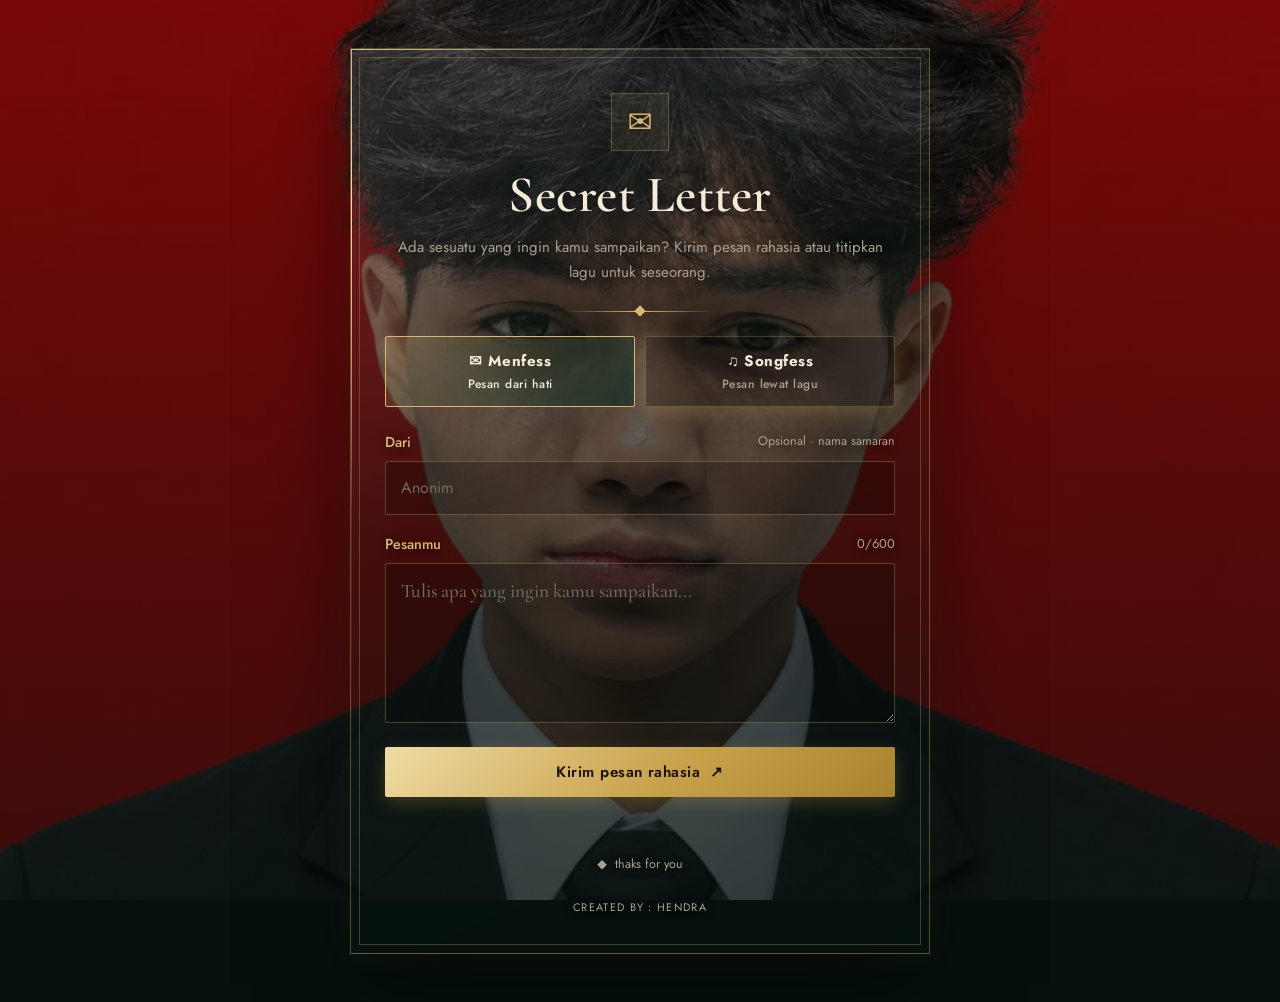
==== commit e2fcaaa9: "Update index.html" ====
--- a/index.html
+++ b/index.html
@@ -100,12 +100,11 @@
       <div class="privacy">
         <span aria-hidden="true">◆</span>
         <span>
-          Kamu boleh menggunakan nama samaran.
-          Hindari membagikan informasi pribadi yang sensitif.
+         thaks for you
         </span>
       </div>
 
-      <footer>MADE WITH ♡ · YOUR LITTLE SECRET SPACE</footer>
+      <footer>CREATED BY : HENDRA</footer>
     </section>
   </main>
 
@@ -170,7 +169,7 @@
           : "Tulis apa yang ingin kamu sampaikan...";
 
         buttonText.textContent = isSong
-          ? "Kirim Songfess"
+          ? "Kirim"
           : "Kirim pesan rahasia";
 
         buttonIcon.textContent = isSong ? "♫" : "↗";
@@ -265,7 +264,7 @@
           buttonIcon.classList.remove("hidden");
 
           buttonText.textContent = mode === "songfess"
-            ? "Kirim Songfess"
+            ? "Kirim"
             : "Kirim pesan rahasia";
         }
       });
--- a/style.css
+++ b/style.css
@@ -1,68 +1,599 @@
-:root{--ink:#06110e;--emerald:#0e2a23;--gold:#d9b872;--gold-d:#9c7a35;--ivory:#f4ebd9;--muted:#a9a38f;--line:rgba(217,184,114,.28)}
-*{box-sizing:border-box}
-html{color-scheme:dark}
-body{margin:0;min-height:100vh;display:flex;justify-content:center;align-items:flex-start;padding:48px 18px;color:var(--ivory);
- font:400 16px/1.65 "Jost",system-ui,sans-serif;background:var(--ink)}
-/* Latar: letakkan file background.jpg di folder yang sama dengan index.html */
-body::before{content:"";position:fixed;inset:0;z-index:-1;
- background:linear-gradient(rgba(6,17,14,.40),rgba(6,17,14,.68)),url("background.jpg") center/cover no-repeat,
- radial-gradient(ellipse 80% 50% at 50% 0%,#17423a 0%,transparent 70%),var(--ink)}
-main{width:100%;max-width:580px}
-h1{font:600 clamp(2.3rem,7vw,3.2rem)/1.1 "Cormorant Garamond",Georgia,serif;margin:0 0 4px;letter-spacing:.005em}
-.sub{color:var(--muted);margin:0 0 26px}
-
-/* bingkai ganda emas, senada dengan gambar unduhan */
-.frame{position:relative;padding:44px 34px 36px;border:1px solid rgba(217,184,114,.35);
- background:linear-gradient(155deg,rgba(255,255,255,.10),rgba(10,28,24,.22) 45%,rgba(6,17,14,.34));
- -webkit-backdrop-filter:blur(12px) saturate(140%);backdrop-filter:blur(12px) saturate(140%);
- box-shadow:0 30px 80px rgba(0,0,0,.5),0 0 60px rgba(217,184,114,.10),inset 0 1px 0 rgba(255,255,255,.18);
- text-shadow:0 1px 10px rgba(0,0,0,.55);animation:rise .7s ease-out both}
-.frame::before{content:"";position:absolute;inset:8px;border:1px solid var(--line);pointer-events:none}
-.frame h1,.frame .sub{text-align:center}
-.orn{position:relative;height:1px;width:150px;margin:16px auto 18px;background:linear-gradient(90deg,transparent,var(--gold),transparent)}
-.orn::after{content:"";position:absolute;left:50%;top:-4px;width:8px;height:8px;background:var(--gold);transform:translateX(-50%) rotate(45deg)}
-@property --a{syntax:"<angle>";initial-value:0deg;inherits:false}
-.frame::after{content:"";position:absolute;inset:-1px;padding:2px;pointer-events:none;
- background:conic-gradient(from var(--a),transparent 0 62%,rgba(217,184,114,.15) 74%,#f6e2a8 88%,transparent 100%);
- -webkit-mask:linear-gradient(#000 0 0) content-box,linear-gradient(#000 0 0);-webkit-mask-composite:xor;
- mask:linear-gradient(#000 0 0) content-box exclude,linear-gradient(#000 0 0);animation:putar 7s linear infinite}
-@keyframes putar{to{--a:360deg}}
-@keyframes rise{from{opacity:0;transform:translateY(12px)}to{opacity:1;transform:none}}
-@media (prefers-reduced-motion:reduce){.frame,.frame::after{animation:none}}
-
-label{display:block;font-size:.9rem;font-weight:500;color:var(--gold);margin:18px 0 6px}
-input,textarea{width:100%;padding:13px 15px;font:inherit;color:var(--ivory);background:rgba(0,0,0,.22);border:1px solid rgba(217,184,114,.30);border-radius:2px;transition:border-color .2s,box-shadow .2s}
-input::placeholder,textarea::placeholder{color:#6f6c5e}
-textarea{min-height:160px;resize:vertical;font:500 1.2rem/1.55 "Cormorant Garamond",Georgia,serif}
-input:focus,textarea:focus{outline:none;border-color:var(--gold);box-shadow:0 0 0 3px rgba(217,184,114,.15)}
-button:focus-visible,a:focus-visible{outline:2px solid var(--gold);outline-offset:3px}
-.count{float:right;font-weight:400;color:var(--muted)}
-
-button,.btn{display:inline-block;padding:13px 26px;font:600 .95rem "Jost",sans-serif;letter-spacing:.03em;color:#1b1307;text-decoration:none;cursor:pointer;
- background:linear-gradient(135deg,#f0dca4,#c9a24b 55%,#a9822f);border:0;border-radius:2px;box-shadow:0 6px 18px rgba(201,162,75,.25);transition:filter .2s,transform .2s}
-button:hover,.btn:hover{filter:brightness(1.08);transform:translateY(-1px)}
-button.ghost,.btn.ghost{color:var(--gold);background:none;border:1px solid var(--gold-d);box-shadow:none}
-.frame button{width:100%;margin-top:24px}
-button:disabled{opacity:.5;cursor:wait;transform:none}
-.msg{margin-top:14px;min-height:1.5em;text-align:center;color:var(--gold);font-size:.95rem}
-.hp{position:absolute;left:-9999px}
-
-/* dasbor */
-.bar{display:flex;justify-content:space-between;align-items:center;gap:10px;flex-wrap:wrap;margin-bottom:6px}
-.bar h1{font-size:2.2rem;margin:0}
-.bar button,.bar .btn{padding:9px 18px;margin:0}
-.item{display:block;position:relative;padding:18px 22px;margin-bottom:12px;color:inherit;text-decoration:none;background:linear-gradient(155deg,rgba(255,255,255,.08),rgba(6,17,14,.32));-webkit-backdrop-filter:blur(10px);backdrop-filter:blur(10px);border:1px solid var(--line);transition:border-color .2s,transform .2s}
-.item::before{content:"";position:absolute;left:0;top:0;bottom:0;width:3px;background:linear-gradient(var(--gold),var(--gold-d))}
-.item:hover{border-color:var(--gold);transform:translateX(3px)}
-.item small{display:block;color:var(--gold);font-size:.82rem;font-weight:500}
-.item p{margin:6px 0 0;font:500 1.25rem/1.45 "Cormorant Garamond",Georgia,serif;overflow:hidden;display:-webkit-box;-webkit-line-clamp:2;-webkit-box-orient:vertical}
-
-/* halaman pesan */
-canvas{display:block;width:100%;height:auto;margin-top:18px;border:1px solid var(--gold-d);box-shadow:0 30px 70px rgba(0,0,0,.6)}
-.acts{display:flex;gap:10px}
-
-/* kolom jawaban & pilihan ukuran (halaman pesan) */
-.panel{padding:22px 24px 26px;margin-top:16px}
-select{width:100%;padding:13px 15px;font:inherit;color:var(--ivory);background:rgba(0,0,0,.35);border:1px solid rgba(217,184,114,.30);border-radius:2px}
-select:focus{outline:none;border-color:var(--gold);box-shadow:0 0 0 3px rgba(217,184,114,.15)}
-option{background:#0a1c18}
+
+:root {
+  --ink: #06110e;
+  --emerald: #0e2a23;
+  --gold: #d9b872;
+  --gold-d: #9c7a35;
+  --ivory: #f4ebd9;
+  --muted: #a9a38f;
+  --line: rgba(217,184,114,.28);
+}
+
+* {
+  box-sizing: border-box;
+}
+
+html {
+  color-scheme: dark;
+  min-height: 100%;
+}
+
+body {
+  margin: 0;
+  min-height: 100vh;
+  padding: 48px 18px;
+  color: var(--ivory);
+  font: 400 16px/1.65 "Jost", system-ui, sans-serif;
+  background: var(--ink);
+}
+
+body::before {
+  content: "";
+  position: fixed;
+  inset: 0;
+  z-index: -1;
+  background:
+    linear-gradient(rgba(6,17,14,.40), rgba(6,17,14,.72)),
+    url("background.jpg") center/cover no-repeat,
+    radial-gradient(ellipse 80% 50% at 50% 0%, #17423a 0%, transparent 70%),
+    var(--ink);
+}
+
+main {
+  width: 100%;
+  max-width: 580px;
+  margin: 0 auto;
+  animation: pageReveal .65s ease-out both;
+}
+
+.frame {
+  position: relative;
+  isolation: isolate;
+  overflow: hidden;
+  padding: 44px 34px 36px;
+  border: 1px solid rgba(217,184,114,.35);
+  background:
+    linear-gradient(
+      155deg,
+      rgba(255,255,255,.10),
+      rgba(10,28,24,.22) 45%,
+      rgba(6,17,14,.34)
+    );
+  -webkit-backdrop-filter: blur(12px) saturate(140%);
+  backdrop-filter: blur(12px) saturate(140%);
+  box-shadow:
+    0 30px 80px rgba(0,0,0,.5),
+    0 0 35px rgba(217,184,114,.08),
+    inset 0 1px 0 rgba(255,255,255,.18);
+  text-shadow: 0 1px 10px rgba(0,0,0,.55);
+  animation: rise .7s ease-out both, softGlow 5s ease-in-out 1s infinite;
+}
+
+.frame::before {
+  content: "";
+  position: absolute;
+  inset: 8px;
+  z-index: -1;
+  border: 1px solid var(--line);
+  pointer-events: none;
+}
+
+.frame::after {
+  content: "";
+  position: absolute;
+  inset: -1px;
+  padding: 2px;
+  pointer-events: none;
+  background: conic-gradient(
+    from var(--a, 0deg),
+    transparent 0 62%,
+    rgba(217,184,114,.15) 74%,
+    #f6e2a8 88%,
+    transparent 100%
+  );
+  -webkit-mask:
+    linear-gradient(#000 0 0) content-box,
+    linear-gradient(#000 0 0);
+  -webkit-mask-composite: xor;
+  mask:
+    linear-gradient(#000 0 0) content-box exclude,
+    linear-gradient(#000 0 0);
+  animation: putar 7s linear infinite;
+}
+
+@property --a {
+  syntax: "<angle>";
+  initial-value: 0deg;
+  inherits: false;
+}
+
+@keyframes putar {
+  to { --a: 360deg; }
+}
+
+@keyframes rise {
+  from {
+    opacity: 0;
+    transform: translateY(12px);
+  }
+  to {
+    opacity: 1;
+    transform: translateY(0);
+  }
+}
+
+@keyframes pageReveal {
+  from {
+    opacity: 0;
+    transform: translateY(18px);
+    filter: blur(4px);
+  }
+  to {
+    opacity: 1;
+    transform: translateY(0);
+    filter: blur(0);
+  }
+}
+
+@keyframes softGlow {
+  0%, 100% {
+    box-shadow:
+      0 30px 80px rgba(0,0,0,.5),
+      0 0 25px rgba(217,184,114,.05),
+      inset 0 1px 0 rgba(255,255,255,.18);
+  }
+  50% {
+    box-shadow:
+      0 30px 80px rgba(0,0,0,.5),
+      0 0 42px rgba(217,184,114,.13),
+      inset 0 1px 0 rgba(255,255,255,.18);
+  }
+}
+
+.brand {
+  text-align: center;
+}
+
+.icon {
+  display: grid;
+  place-items: center;
+  width: 58px;
+  height: 58px;
+  margin: 0 auto 16px;
+  border: 1px solid var(--line);
+  color: var(--gold);
+  font-size: 30px;
+  background: rgba(217,184,114,.07);
+  animation: iconGlow 3s ease-in-out infinite;
+}
+
+@keyframes iconGlow {
+  0%, 100% { box-shadow: 0 0 12px rgba(217,184,114,.04); }
+  50% { box-shadow: 0 0 28px rgba(217,184,114,.16); }
+}
+
+h1 {
+  margin: 0 0 4px;
+  font: 600 clamp(2.3rem,7vw,3.2rem)/1.1 "Cormorant Garamond", Georgia, serif;
+  letter-spacing: .005em;
+}
+
+.sub {
+  margin: 12px 0 26px;
+  color: var(--muted);
+  font-size: .94rem;
+}
+
+.orn {
+  position: relative;
+  width: 150px;
+  height: 1px;
+  margin: 16px auto 24px;
+  background: linear-gradient(90deg, transparent, var(--gold), transparent);
+}
+
+.orn::after {
+  content: "";
+  position: absolute;
+  left: 50%;
+  top: -4px;
+  width: 8px;
+  height: 8px;
+  background: var(--gold);
+  transform: translateX(-50%) rotate(45deg);
+}
+
+/* Pilihan Menfess dan Songfess */
+.modes {
+  display: grid;
+  grid-template-columns: repeat(2, minmax(0, 1fr));
+  gap: 10px;
+  margin: 20px 0 24px;
+}
+
+.mode {
+  padding: 13px 10px;
+  color: var(--muted);
+  background: rgba(0,0,0,.2);
+  border: 1px solid var(--line);
+  border-radius: 2px;
+  font: 500 .95rem "Jost", sans-serif;
+  cursor: pointer;
+  transition: background .2s, border-color .2s, transform .2s;
+}
+
+.mode strong,
+.mode small {
+  display: block;
+}
+
+.mode strong {
+  color: var(--ivory);
+  font-size: .95rem;
+}
+
+.mode small {
+  margin-top: 3px;
+  font-size: .75rem;
+}
+
+.mode:hover {
+  transform: translateY(-2px);
+  border-color: var(--gold);
+}
+
+.mode.active {
+  color: var(--ivory);
+  background: linear-gradient(
+    135deg,
+    rgba(217,184,114,.18),
+    rgba(14,42,35,.72)
+  );
+  border-color: var(--gold);
+  box-shadow: inset 0 0 20px rgba(217,184,114,.05);
+}
+
+label {
+  display: block;
+  margin: 18px 0 6px;
+  color: var(--gold);
+  font-size: .9rem;
+  font-weight: 500;
+}
+
+.optional {
+  float: right;
+  color: var(--muted);
+  font-size: .78rem;
+  font-weight: 400;
+}
+
+input,
+textarea,
+select {
+  display: block;
+  width: 100%;
+  padding: 13px 15px;
+  color: var(--ivory);
+  background: rgba(0,0,0,.22);
+  border: 1px solid rgba(217,184,114,.30);
+  border-radius: 2px;
+  font: inherit;
+  transition: border-color .22s, box-shadow .22s, background .22s;
+}
+
+input::placeholder,
+textarea::placeholder {
+  color: #6f6c5e;
+}
+
+textarea {
+  min-height: 160px;
+  resize: vertical;
+  font: 500 1.2rem/1.55 "Cormorant Garamond", Georgia, serif;
+}
+
+input:focus,
+textarea:focus,
+select:focus {
+  outline: none;
+  border-color: var(--gold);
+  background: rgba(12,30,24,.65);
+  box-shadow: 0 0 0 3px rgba(217,184,114,.15);
+}
+
+button:focus-visible {
+  outline: 2px solid var(--gold);
+  outline-offset: 3px;
+}
+
+.count {
+  float: right;
+  color: var(--muted);
+  font-size: .8rem;
+  font-weight: 400;
+}
+
+/* Kolom Songfess */
+.song-fields {
+  display: none;
+}
+
+.song-fields.visible {
+  display: block;
+  animation: pageReveal .3s ease-out both;
+}
+
+.song-note {
+  display: none;
+  margin: 8px 0;
+  color: var(--muted);
+  font-size: .85rem;
+}
+
+.song-note.visible {
+  display: block;
+  animation: pageReveal .3s ease-out both;
+}
+
+.hp {
+  position: absolute !important;
+  left: -9999px !important;
+  width: 1px !important;
+  height: 1px !important;
+  opacity: 0 !important;
+}
+
+button,
+.btn {
+  display: inline-block;
+  padding: 13px 26px;
+  color: #1b1307;
+  background: linear-gradient(135deg,#f0dca4,#c9a24b 55%,#a9822f);
+  border: 0;
+  border-radius: 2px;
+  box-shadow: 0 6px 18px rgba(201,162,75,.25);
+  font: 600 .95rem "Jost", sans-serif;
+  letter-spacing: .03em;
+  text-decoration: none;
+  cursor: pointer;
+  transition: filter .2s, transform .2s;
+}
+
+button:hover:not(:disabled),
+.btn:hover {
+  filter: brightness(1.08);
+  transform: translateY(-1px);
+}
+
+.frame .submit {
+  position: relative;
+  display: flex;
+  align-items: center;
+  justify-content: center;
+  gap: 10px;
+  width: 100%;
+  min-height: 50px;
+  margin-top: 24px;
+  overflow: hidden;
+}
+
+.frame .submit::after {
+  content: "";
+  position: absolute;
+  top: -50%;
+  left: -75%;
+  width: 45%;
+  height: 200%;
+  background: rgba(255,255,255,.28);
+  transform: rotate(22deg);
+  transition: left .55s ease;
+  pointer-events: none;
+}
+
+.frame .submit:hover::after {
+  left: 140%;
+}
+
+button.ghost,
+.btn.ghost {
+  color: var(--gold);
+  background: none;
+  border: 1px solid var(--gold-d);
+  box-shadow: none;
+}
+
+button:disabled {
+  opacity: .6;
+  cursor: wait;
+  transform: none;
+}
+
+.spinner {
+  display: none;
+  width: 15px;
+  height: 15px;
+  border: 2px solid rgba(27,19,7,.3);
+  border-top-color: #1b1307;
+  border-radius: 50%;
+  animation: spin .65s linear infinite;
+}
+
+.submit.loading .spinner {
+  display: inline-block;
+}
+
+@keyframes spin {
+  to { transform: rotate(360deg); }
+}
+
+.hidden {
+  display: none !important;
+}
+
+.msg {
+  min-height: 1.5em;
+  margin-top: 14px;
+  color: var(--gold);
+  text-align: center;
+  font-size: .95rem;
+  overflow-wrap: anywhere;
+}
+
+.msg.success {
+  color: #c7e8bb;
+}
+
+.msg.error {
+  color: #f0a79a;
+}
+
+.privacy {
+  display: flex;
+  justify-content: center;
+  gap: 8px;
+  margin-top: 20px;
+  color: var(--muted);
+  text-align: center;
+  font-size: .78rem;
+}
+
+footer {
+  margin-top: 25px;
+  color: var(--muted);
+  text-align: center;
+  font-size: .68rem;
+  letter-spacing: .12em;
+}
+
+/* Elemen dashboard yang mungkin digunakan halaman lain */
+.bar {
+  display: flex;
+  justify-content: space-between;
+  align-items: center;
+  gap: 10px;
+  flex-wrap: wrap;
+  margin-bottom: 6px;
+}
+
+.bar h1 {
+  font-size: 2.2rem;
+  margin: 0;
+}
+
+.bar button,
+.bar .btn {
+  padding: 9px 18px;
+  margin: 0;
+}
+
+.item {
+  display: block;
+  position: relative;
+  padding: 18px 22px;
+  margin-bottom: 12px;
+  color: inherit;
+  text-decoration: none;
+  background: linear-gradient(155deg,rgba(255,255,255,.08),rgba(6,17,14,.32));
+  border: 1px solid var(--line);
+  transition: border-color .2s, transform .2s;
+}
+
+.item::before {
+  content: "";
+  position: absolute;
+  left: 0;
+  top: 0;
+  bottom: 0;
+  width: 3px;
+  background: linear-gradient(var(--gold),var(--gold-d));
+}
+
+.item:hover {
+  border-color: var(--gold);
+  transform: translateX(3px);
+}
+
+.item small {
+  display: block;
+  color: var(--gold);
+}
+
+.item p {
+  margin: 6px 0 0;
+  font: 500 1.25rem/1.45 "Cormorant Garamond", Georgia, serif;
+  overflow: hidden;
+  display: -webkit-box;
+  -webkit-line-clamp: 2;
+  -webkit-box-orient: vertical;
+}
+
+canvas {
+  display: block;
+  width: 100%;
+  height: auto;
+  margin-top: 18px;
+  border: 1px solid var(--gold-d);
+  box-shadow: 0 30px 70px rgba(0,0,0,.6);
+}
+
+.acts {
+  display: flex;
+  gap: 10px;
+}
+
+.panel {
+  padding: 22px 24px 26px;
+  margin-top: 16px;
+}
+
+select option {
+  background: #0a1c18;
+}
+
+@media (max-width: 480px) {
+  body {
+    padding: 24px 13px;
+  }
+
+  .frame {
+    padding: 36px 22px 28px;
+  }
+
+  .frame::before {
+    inset: 6px;
+  }
+
+  h1 {
+    font-size: clamp(2.1rem, 10vw, 2.8rem);
+  }
+
+  textarea {
+    min-height: 130px;
+  }
+
+  .acts {
+    flex-wrap: wrap;
+  }
+
+  .acts > * {
+    flex: 1;
+  }
+}
+
+@media (prefers-reduced-motion: reduce) {
+  main,
+  .frame,
+  .frame::after,
+  .song-fields.visible,
+  .song-note.visible {
+    animation: none !important;
+  }
+
+  *,
+  *::before,
+  *::after {
+    scroll-behavior: auto !important;
+    transition-duration: .01ms !important;
+  }
+}
